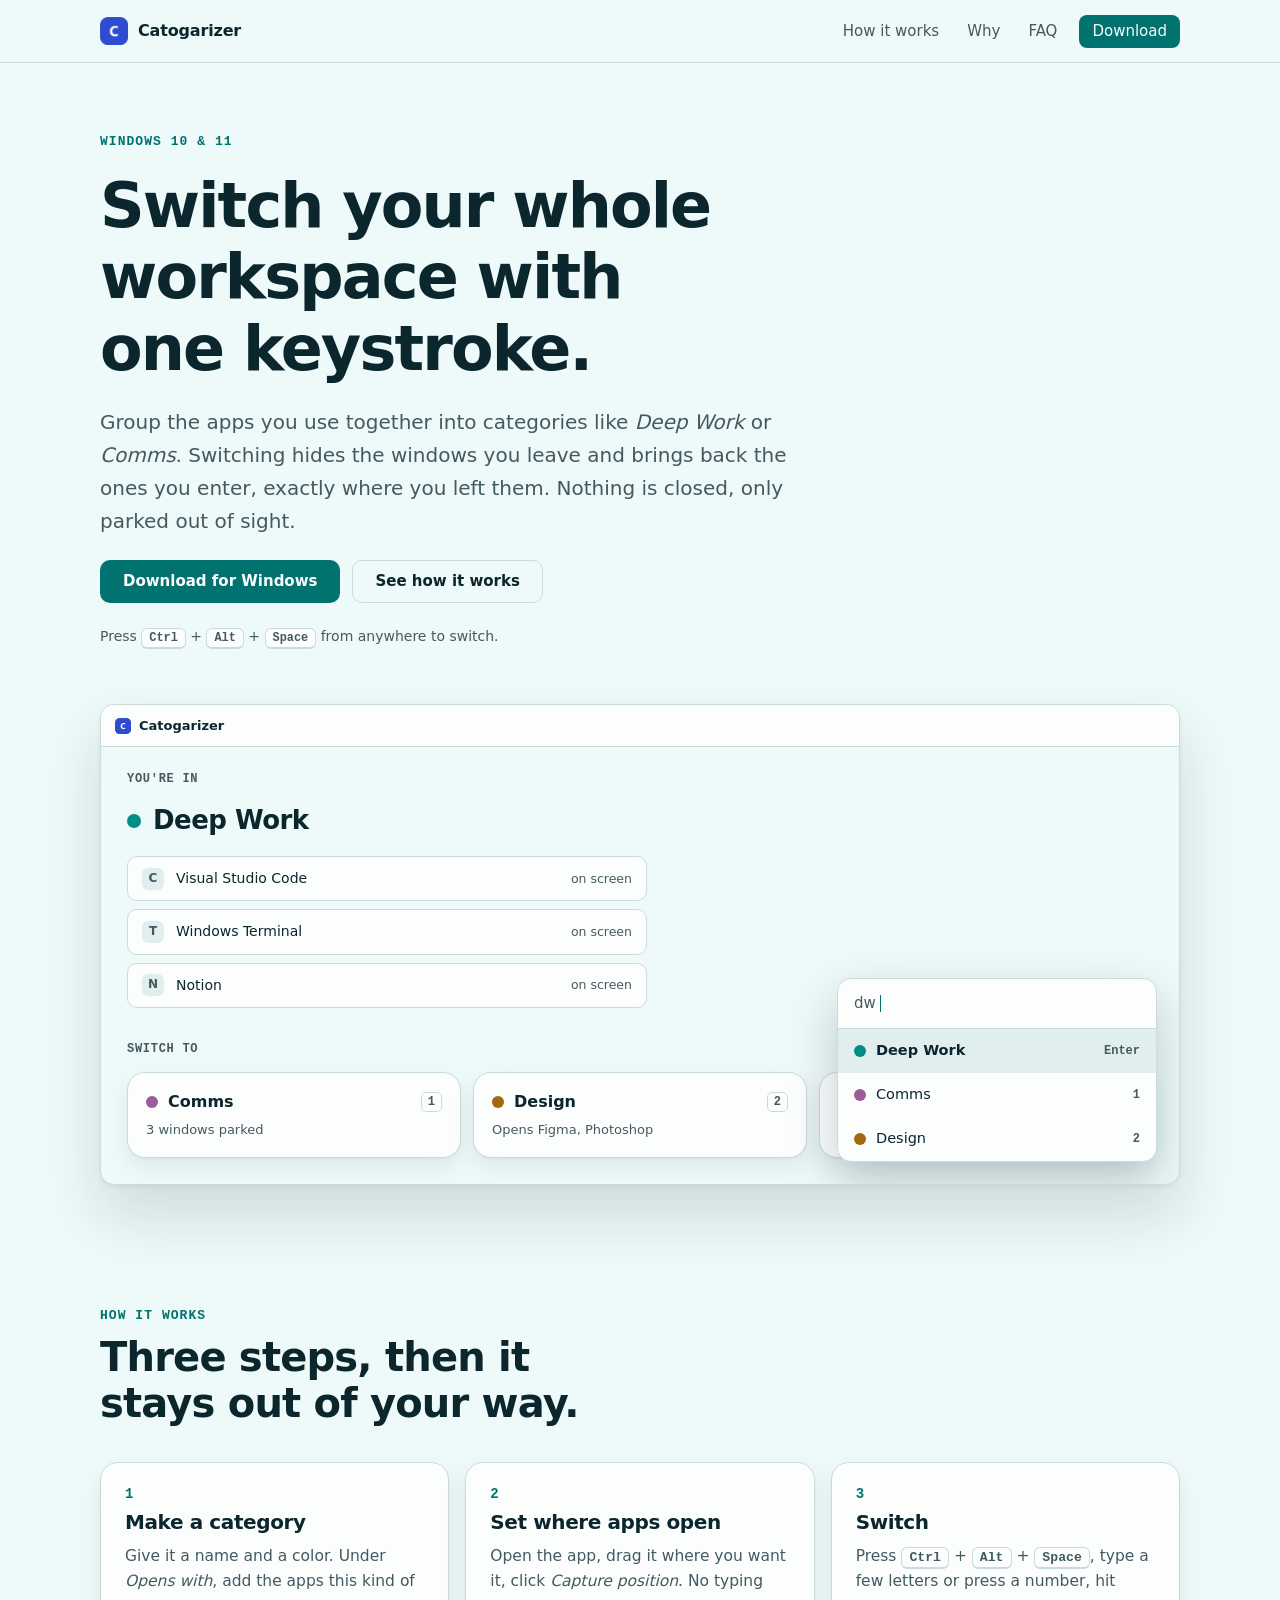
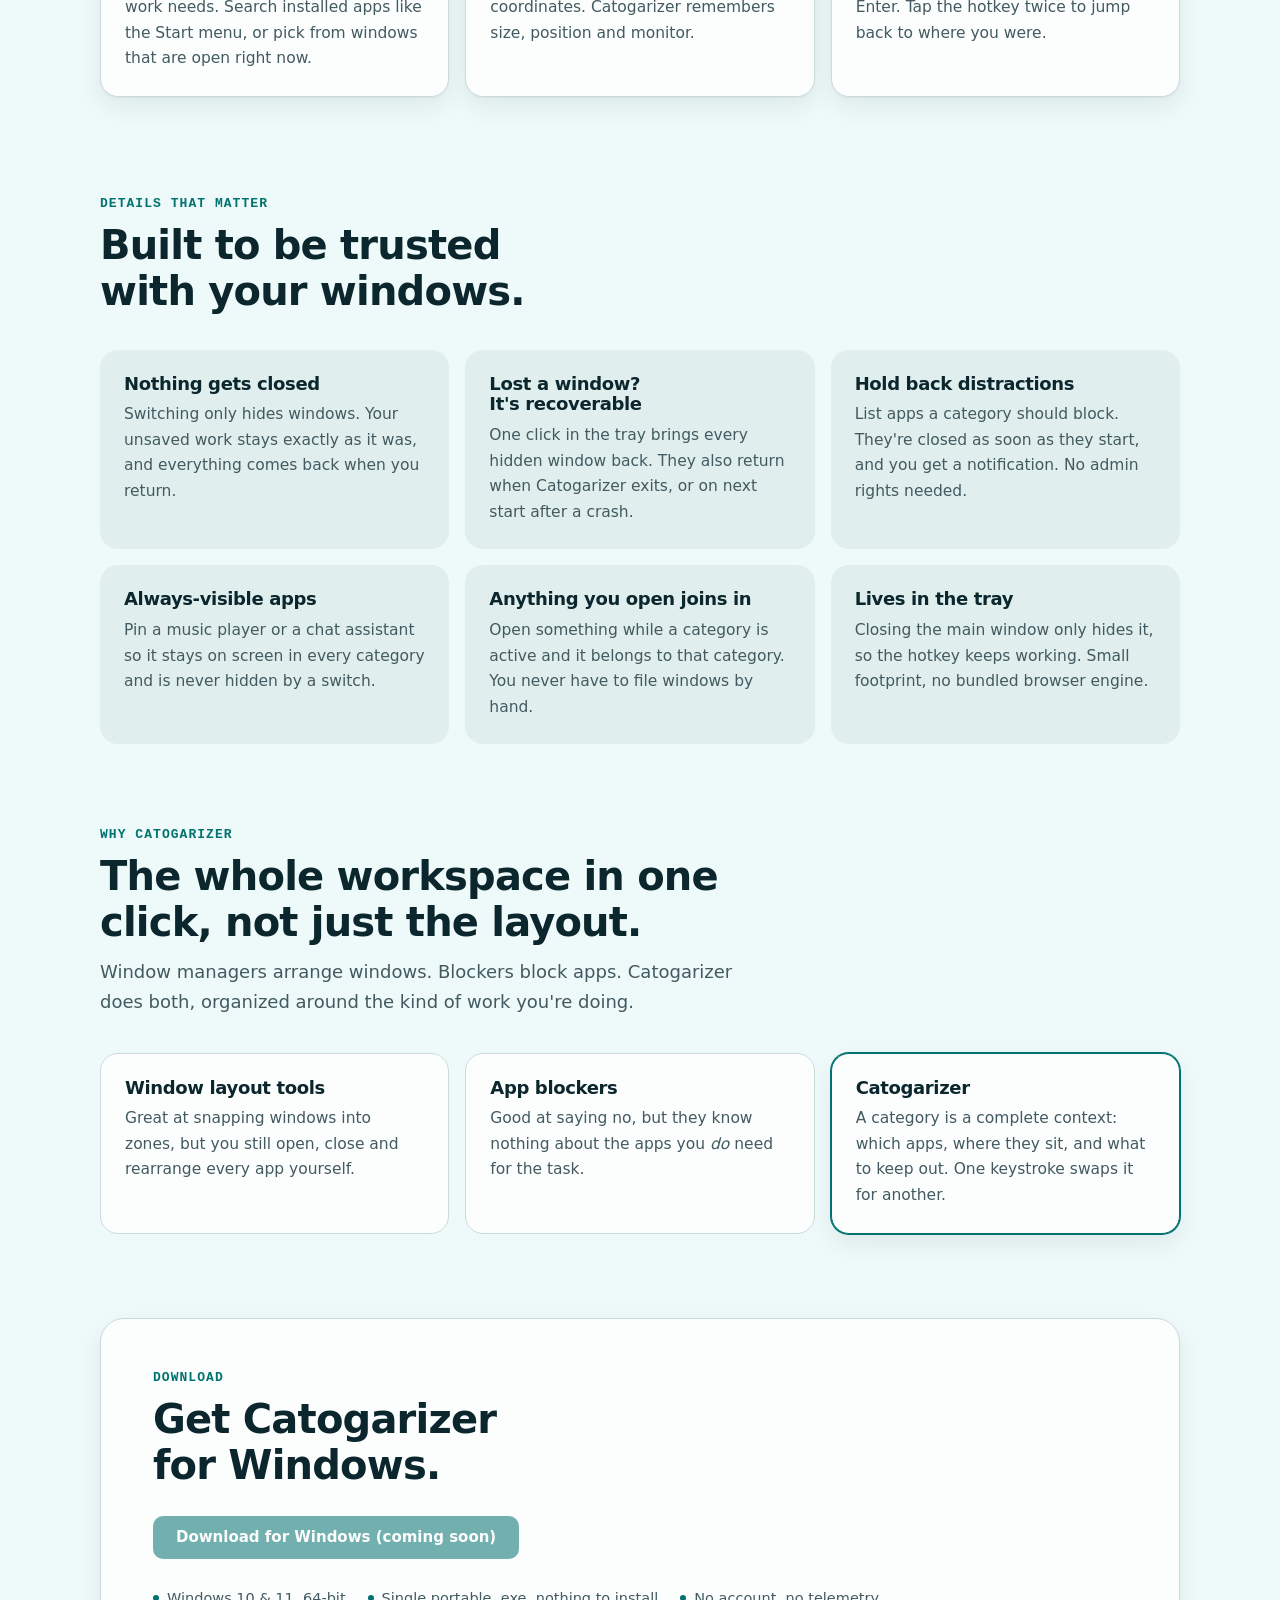
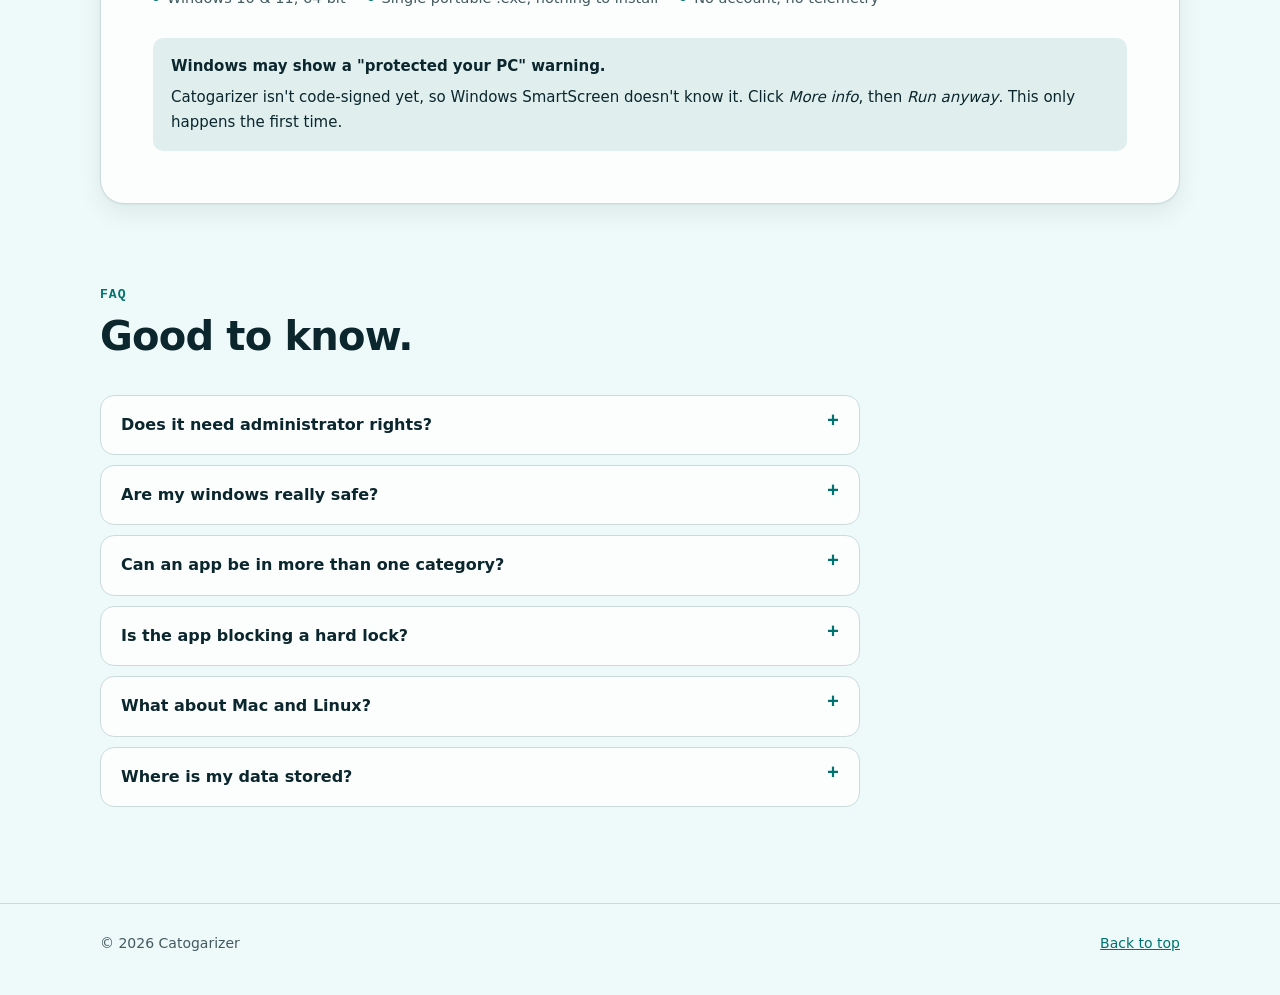
==== website/index.html @ dd5464a8 "FEAT: one-page marketing website in the app's Fjord theme Static HTML/CSS in website/: hero with an " ====
<!doctype html>
<html lang="en">
<head>
  <meta charset="utf-8">
  <meta name="viewport" content="width=device-width, initial-scale=1">
  <title>Catogarizer - switch your whole workspace with one keystroke</title>
  <meta name="description" content="Catogarizer groups your apps into categories. One keystroke hides the windows you leave and brings back the ones you enter, exactly as you left them. Free for Windows 10 and 11.">
  <meta name="theme-color" content="#f3f9f9">
  <link rel="icon" href="favicon.ico">
  <link rel="stylesheet" href="style.css">
</head>
<body>

<header class="site-header">
  <div class="wrap">
    <a class="brand" href="#top"><img src="favicon.ico" alt="" width="28" height="28">Catogarizer</a>
    <nav class="nav" aria-label="Main">
      <a href="#how">How it works</a>
      <a href="#why">Why</a>
      <a href="#faq">FAQ</a>
      <a class="btn" href="#download">Download</a>
    </nav>
  </div>
</header>

<main id="top">

  <div class="wrap hero">
    <div class="hero-copy">
      <span class="eyebrow">Windows 10 &amp; 11</span>
      <h1>Switch your whole workspace with one keystroke.</h1>
      <p class="lede">Group the apps you use together into categories like <em>Deep Work</em> or <em>Comms</em>. Switching hides the windows you leave and brings back the ones you enter, exactly where you left them. Nothing is closed, only parked out of sight.</p>
      <div class="cta">
        <a class="btn" href="#download">Download for Windows</a>
        <a class="btn ghost" href="#how">See how it works</a>
      </div>
      <p class="cta-note">Press <kbd>Ctrl</kbd> + <kbd>Alt</kbd> + <kbd>Space</kbd> from anywhere to switch.</p>
    </div>

    <!-- Stylised preview of the app home + command palette -->
    <div class="mock" role="img" aria-label="Catogarizer home showing the active category Deep Work with its open windows, a shelf of other categories, and the command palette open on top.">
      <div class="mock-bar"><img src="favicon.ico" alt="" width="16" height="16">Catogarizer</div>
      <div class="mock-body" aria-hidden="true">
        <div class="mock-active">
          <span class="mock-label">You're in</span>
          <div class="mock-title"><span class="dot lg" style="--h:192"></span>Deep Work</div>
          <div class="mock-windows">
            <div class="win"><span class="ico">C</span>Visual Studio Code<small>on screen</small></div>
            <div class="win"><span class="ico">T</span>Windows Terminal<small>on screen</small></div>
            <div class="win"><span class="ico">N</span>Notion<small>on screen</small></div>
          </div>
        </div>
        <div>
          <span class="mock-label">Switch to</span>
          <div class="shelf" style="margin-top:12px">
            <div class="tile"><b><span class="dot" style="--h:330"></span>Comms<span class="num">1</span></b><small>3 windows parked</small></div>
            <div class="tile"><b><span class="dot" style="--h:70"></span>Design<span class="num">2</span></b><small>Opens Figma, Photoshop</small></div>
            <div class="tile"><b><span class="dot" style="--h:150"></span>Admin<span class="num">3</span></b><small>2 windows parked</small></div>
          </div>
        </div>
      </div>
      <div class="palette" aria-hidden="true">
        <div class="palette-input">dw<i></i></div>
        <div class="palette-row sel"><span class="dot" style="--h:192"></span>Deep Work<span class="num">Enter</span></div>
        <div class="palette-row"><span class="dot" style="--h:330"></span>Comms<span class="num">1</span></div>
        <div class="palette-row"><span class="dot" style="--h:70"></span>Design<span class="num">2</span></div>
      </div>
    </div>
  </div>

  <section id="how">
    <div class="wrap">
      <div class="section-head">
        <span class="eyebrow">How it works</span>
        <h2>Three steps, then it stays out of your way.</h2>
      </div>
      <ol class="steps">
        <li class="step">
          <h3>Make a category</h3>
          <p>Give it a name and a color. Under <em>Opens with</em>, add the apps this kind of work needs. Search installed apps like the Start menu, or pick from windows that are open right now.</p>
        </li>
        <li class="step">
          <h3>Set where apps open</h3>
          <p>Open the app, drag it where you want it, click <em>Capture position</em>. No typing coordinates. Catogarizer remembers size, position and monitor.</p>
        </li>
        <li class="step">
          <h3>Switch</h3>
          <p>Press <kbd>Ctrl</kbd> + <kbd>Alt</kbd> + <kbd>Space</kbd>, type a few letters or press a number, hit Enter. Tap the hotkey twice to jump back to where you were.</p>
        </li>
      </ol>
    </div>
  </section>

  <section id="features">
    <div class="wrap">
      <div class="section-head">
        <span class="eyebrow">Details that matter</span>
        <h2>Built to be trusted with your windows.</h2>
      </div>
      <div class="features">
        <div class="feature"><h3>Nothing gets closed</h3><p>Switching only hides windows. Your unsaved work stays exactly as it was, and everything comes back when you return.</p></div>
        <div class="feature"><h3>Lost a window? It's recoverable</h3><p>One click in the tray brings every hidden window back. They also return when Catogarizer exits, or on next start after a crash.</p></div>
        <div class="feature"><h3>Hold back distractions</h3><p>List apps a category should block. They're closed as soon as they start, and you get a notification. No admin rights needed.</p></div>
        <div class="feature"><h3>Always-visible apps</h3><p>Pin a music player or a chat assistant so it stays on screen in every category and is never hidden by a switch.</p></div>
        <div class="feature"><h3>Anything you open joins in</h3><p>Open something while a category is active and it belongs to that category. You never have to file windows by hand.</p></div>
        <div class="feature"><h3>Lives in the tray</h3><p>Closing the main window only hides it, so the hotkey keeps working. Small footprint, no bundled browser engine.</p></div>
      </div>
    </div>
  </section>

  <section id="why">
    <div class="wrap">
      <div class="section-head">
        <span class="eyebrow">Why Catogarizer</span>
        <h2>The whole workspace in one click, not just the layout.</h2>
        <p>Window managers arrange windows. Blockers block apps. Catogarizer does both, organized around the kind of work you're doing.</p>
      </div>
      <div class="compare">
        <div class="card"><h3>Window layout tools</h3><p>Great at snapping windows into zones, but you still open, close and rearrange every app yourself.</p></div>
        <div class="card"><h3>App blockers</h3><p>Good at saying no, but they know nothing about the apps you <em>do</em> need for the task.</p></div>
        <div class="card us"><h3>Catogarizer</h3><p>A category is a complete context: which apps, where they sit, and what to keep out. One keystroke swaps it for another.</p></div>
      </div>
    </div>
  </section>

  <section id="download">
    <div class="wrap">
      <div class="download">
        <div class="section-head" style="margin:0">
          <span class="eyebrow">Download</span>
          <h2>Get Catogarizer for Windows.</h2>
        </div>
        <div class="cta">
          <!-- TODO: point href at the real release file once the first public build is published -->
          <a class="btn" href="#download" aria-disabled="true" title="The first public build is not published yet">Download for Windows (coming soon)</a>
        </div>
        <div class="facts">
          <span>Windows 10 &amp; 11, 64-bit</span>
          <span>Single portable .exe, nothing to install</span>
          <span>No account, no telemetry</span>
        </div>
        <div class="notice">
          <b>Windows may show a "protected your PC" warning.</b>
          <p>Catogarizer isn't code-signed yet, so Windows SmartScreen doesn't know it. Click <em>More info</em>, then <em>Run anyway</em>. This only happens the first time.</p>
        </div>
      </div>
    </div>
  </section>

  <section id="faq">
    <div class="wrap">
      <div class="section-head">
        <span class="eyebrow">FAQ</span>
        <h2>Good to know.</h2>
      </div>
      <div class="faq">
        <details>
          <summary>Does it need administrator rights?</summary>
          <p>No. It uses standard Windows window APIs and runs as a normal user.</p>
        </details>
        <details>
          <summary>Are my windows really safe?</summary>
          <p>Yes. Catogarizer never closes what it hides. If it crashes or the PC loses power, hidden windows are brought back the next time it starts, and the tray has a "Show all hidden windows" button.</p>
        </details>
        <details>
          <summary>Can an app be in more than one category?</summary>
          <p>Yes. Slack can live in both <em>Deep Work</em> and <em>Comms</em>, for example.</p>
        </details>
        <details>
          <summary>Is the app blocking a hard lock?</summary>
          <p>No, it's a soft block. It checks about three times a second, so a held-back app can flash open for a moment before it's closed.</p>
        </details>
        <details>
          <summary>What about Mac and Linux?</summary>
          <p>Catogarizer relies on Windows-specific window management, so it's Windows-only for now.</p>
        </details>
        <details>
          <summary>Where is my data stored?</summary>
          <p>Locally on your PC. Catogarizer doesn't need an account and doesn't send your categories or windows anywhere.</p>
        </details>
      </div>
    </div>
  </section>

</main>

<footer>
  <div class="wrap">
    <span>&copy; <span id="year">2026</span> Catogarizer</span>
    <a href="#top">Back to top</a>
  </div>
</footer>

<script>
  document.getElementById("year").textContent = new Date().getFullYear();
  // Keep the disabled download button from jumping to the top of the section.
  document.querySelectorAll('a[aria-disabled="true"]').forEach(function (a) {
    a.addEventListener("click", function (e) { e.preventDefault(); });
  });
</script>
</body>
</html>
---- website/style.css ----
/* Catogarizer website - uses the app's default "Fjord" theme.
   Values are copied from app/src/Catogarizer.Core/Theming/ThemeCatalog.cs. */

:root {
  --bg: oklch(97.4% 0.011 195);
  --surface: oklch(99.6% 0.003 195);
  --surface-2: oklch(94% 0.016 195);
  --ink: oklch(25% 0.035 220);
  --muted: oklch(45% 0.03 215);
  --border: oklch(88% 0.018 200);
  --accent: oklch(49% 0.1 192);
  --accent-ink: oklch(99% 0 0);
  --shadow: 0 1px 2px oklch(25% 0.035 220 / 0.05), 0 10px 24px oklch(25% 0.035 220 / 0.07);
  --radius: 18px;
  --radius-sm: 10px;

  /* category colors: same lightness/chroma as the app, hue from its palette */
  --cat-l: 57%;
  --cat-c: 0.12;
  --font: "Segoe UI Variable Text", "Segoe UI", system-ui, -apple-system, sans-serif;
  --mono: ui-monospace, "Cascadia Mono", Consolas, monospace;
}

* { box-sizing: border-box; }
html { scroll-behavior: smooth; }
body {
  margin: 0;
  background: var(--bg);
  color: var(--ink);
  font: 16px/1.65 var(--font);
  -webkit-font-smoothing: antialiased;
}
h1, h2, h3, p, ul { margin: 0; }
h1, h2, h3 { line-height: 1.15; text-wrap: balance; letter-spacing: -0.02em; }
a { color: var(--accent); }
:focus-visible { outline: 2px solid var(--accent); outline-offset: 3px; border-radius: 6px; }
.wrap { width: min(1080px, 100% - 40px); margin-inline: auto; }
.muted { color: var(--muted); }
kbd {
  font: 600 0.85em var(--mono);
  padding: 2px 7px;
  border: 1px solid var(--border);
  border-bottom-width: 2px;
  border-radius: 6px;
  background: var(--surface);
  white-space: nowrap;
}

/* ---------- header ---------- */
.site-header {
  position: sticky; top: 0; z-index: 10;
  background: color-mix(in srgb, var(--bg) 88%, transparent);
  backdrop-filter: blur(10px);
  border-bottom: 1px solid var(--border);
}
.site-header .wrap { display: flex; align-items: center; justify-content: space-between; height: 62px; gap: 16px; }
.brand { display: flex; align-items: center; gap: 10px; font-weight: 700; color: var(--ink); text-decoration: none; letter-spacing: -0.01em; }
.brand img { width: 28px; height: 28px; }
.nav { display: flex; align-items: center; gap: 4px; }
.nav a { color: var(--muted); text-decoration: none; font-weight: 500; font-size: 15px; padding: 8px 12px; border-radius: 8px; }
.nav a:hover { background: var(--surface-2); color: var(--ink); }
.nav a.btn { color: var(--accent-ink); margin-left: 6px; }
.nav a.btn:hover { background: var(--accent); color: var(--accent-ink); filter: brightness(1.08); }

/* ---------- buttons ---------- */
.btn {
  display: inline-flex; align-items: center; justify-content: center; gap: 8px;
  background: var(--accent); color: var(--accent-ink);
  font: 600 15px/1 var(--font);
  padding: 13px 22px; border-radius: var(--radius-sm);
  border: 1px solid transparent; text-decoration: none; cursor: pointer;
  transition: filter 0.15s, transform 0.15s;
}
.btn:hover { filter: brightness(1.08); }
.btn:active { transform: translateY(1px); }
.btn.ghost { background: transparent; color: var(--ink); border-color: var(--border); }
.btn.ghost:hover { background: var(--surface-2); filter: none; }
.btn[aria-disabled="true"] { opacity: 0.55; cursor: not-allowed; }

/* ---------- hero ---------- */
.hero { padding: 72px 0 40px; display: grid; gap: 56px; }
.hero-copy { display: grid; gap: 22px; max-width: 700px; }
.eyebrow { font: 600 13px/1 var(--mono); letter-spacing: 0.08em; text-transform: uppercase; color: var(--accent); }
.hero h1 { font-size: clamp(38px, 6vw, 62px); letter-spacing: -0.03em; }
.lede { font-size: clamp(17px, 2vw, 20px); color: var(--muted); max-width: 58ch; }
.cta { display: flex; flex-wrap: wrap; gap: 12px; align-items: center; }
.cta-note { font-size: 14px; color: var(--muted); }

/* ---------- app mock (a stylised Catogarizer home, pure HTML/CSS) ---------- */
.mock {
  position: relative;
  background: var(--bg);
  border: 1px solid var(--border);
  border-radius: 14px;
  box-shadow: 0 2px 4px oklch(25% 0.035 220 / 0.06), 0 30px 60px oklch(25% 0.035 220 / 0.14);
  overflow: hidden;
}
.mock-bar { display: flex; align-items: center; gap: 8px; padding: 10px 14px; background: var(--surface); border-bottom: 1px solid var(--border); font-size: 13px; font-weight: 600; }
.mock-bar img { width: 16px; height: 16px; }
.mock-body { padding: 26px; display: grid; gap: 26px; }
.mock-active { display: grid; gap: 14px; }
.mock-label { font: 600 12px/1 var(--mono); letter-spacing: 0.06em; text-transform: uppercase; color: var(--muted); }
.mock-title { display: flex; align-items: center; gap: 12px; font-size: 26px; font-weight: 700; letter-spacing: -0.02em; }
.dot { --h: 260; width: 12px; height: 12px; border-radius: 50%; background: oklch(var(--cat-l) var(--cat-c) var(--h)); flex: none; }
.dot.lg { width: 14px; height: 14px; }
.mock-windows { display: grid; gap: 8px; max-width: 520px; }
.win {
  display: flex; align-items: center; gap: 12px;
  background: var(--surface); border: 1px solid var(--border);
  border-radius: var(--radius-sm); padding: 10px 14px; font-size: 14px;
}
.win .ico { width: 22px; height: 22px; border-radius: 6px; background: var(--surface-2); flex: none; display: grid; place-items: center; font-size: 12px; font-weight: 700; color: var(--muted); }
.win small { margin-left: auto; color: var(--muted); font-size: 12.5px; }
.shelf { display: grid; grid-template-columns: repeat(auto-fit, minmax(170px, 1fr)); gap: 12px; }
.tile {
  background: var(--surface); border: 1px solid var(--border);
  border-radius: var(--radius); padding: 16px 18px; display: grid; gap: 4px;
  box-shadow: var(--shadow);
}
.tile b { display: flex; align-items: center; gap: 10px; font-size: 16px; }
.tile small { color: var(--muted); font-size: 13px; }
.tile .num { margin-left: auto; font: 600 12px var(--mono); color: var(--muted); border: 1px solid var(--border); border-radius: 5px; padding: 2px 6px; }

.palette {
  position: absolute; right: 22px; bottom: 22px; width: min(320px, calc(100% - 44px));
  background: var(--surface); border: 1px solid var(--border);
  border-radius: 14px; box-shadow: 0 20px 50px oklch(25% 0.035 220 / 0.22);
  overflow: hidden;
}
.palette-input { padding: 12px 16px; border-bottom: 1px solid var(--border); font-size: 15px; color: var(--muted); display: flex; align-items: center; gap: 4px; }
.palette-input i { font-style: normal; width: 1.5px; height: 1.1em; background: var(--accent); animation: blink 1.1s steps(2) infinite; }
.palette-row { display: flex; align-items: center; gap: 10px; padding: 10px 16px; font-size: 14.5px; }
.palette-row.sel { background: var(--surface-2); font-weight: 600; }
.palette-row .num { margin-left: auto; font: 600 12px var(--mono); color: var(--muted); }
@keyframes blink { to { visibility: hidden; } }

/* ---------- sections ---------- */
section { padding: 84px 0 0; }
.section-head { display: grid; gap: 12px; margin-bottom: 36px; max-width: 640px; }
.section-head h2 { font-size: clamp(28px, 4vw, 40px); }
.section-head p { color: var(--muted); font-size: 18px; }

.steps { display: grid; grid-template-columns: repeat(auto-fit, minmax(240px, 1fr)); gap: 16px; counter-reset: step; list-style: none; padding: 0; }
.step {
  counter-increment: step;
  background: var(--surface); border: 1px solid var(--border);
  border-radius: var(--radius); padding: 24px; display: grid; gap: 10px; align-content: start;
  box-shadow: var(--shadow);
}
.step::before { content: counter(step); font: 700 14px/1 var(--mono); color: var(--accent); }
.step h3 { font-size: 20px; }
.step p { color: var(--muted); font-size: 15.5px; }

.features { display: grid; grid-template-columns: repeat(auto-fit, minmax(300px, 1fr)); gap: 16px; }
.feature { background: var(--surface-2); border-radius: var(--radius); padding: 24px; display: grid; gap: 8px; align-content: start; }
.feature h3 { font-size: 18px; }
.feature p { color: var(--muted); font-size: 15.5px; }

.compare { display: grid; grid-template-columns: repeat(auto-fit, minmax(280px, 1fr)); gap: 16px; }
.compare .card { background: var(--surface); border: 1px solid var(--border); border-radius: var(--radius); padding: 24px; display: grid; gap: 8px; align-content: start; }
.compare .card.us { border-color: var(--accent); box-shadow: 0 0 0 1px var(--accent), var(--shadow); }
.compare h3 { font-size: 18px; }
.compare p { color: var(--muted); font-size: 15.5px; }

/* download */
.download {
  background: var(--surface); border: 1px solid var(--border);
  border-radius: 24px; padding: clamp(28px, 5vw, 52px);
  display: grid; gap: 28px; box-shadow: var(--shadow);
}
.download h2 { font-size: clamp(28px, 4vw, 40px); }
.facts { display: flex; flex-wrap: wrap; gap: 8px 22px; font-size: 14.5px; color: var(--muted); }
.facts span::before { content: ""; display: inline-block; width: 6px; height: 6px; border-radius: 50%; background: var(--accent); margin-right: 8px; vertical-align: 2px; }
.notice {
  background: var(--surface-2); border-radius: var(--radius-sm);
  padding: 16px 18px; font-size: 15px; display: grid; gap: 6px;
}
.notice b { font-size: 15px; }

/* faq */
.faq { display: grid; gap: 10px; max-width: 760px; }
details { background: var(--surface); border: 1px solid var(--border); border-radius: 14px; }
summary { cursor: pointer; padding: 16px 20px; font-weight: 600; list-style: none; display: flex; justify-content: space-between; gap: 16px; }
summary::-webkit-details-marker { display: none; }
summary::after { content: "+"; color: var(--accent); font: 600 20px/1 var(--mono); }
details[open] summary::after { content: "\2212"; }
details p { padding: 0 20px 18px; color: var(--muted); font-size: 15.5px; }

footer { margin-top: 96px; border-top: 1px solid var(--border); padding: 28px 0 40px; color: var(--muted); font-size: 14px; }
footer .wrap { display: flex; flex-wrap: wrap; justify-content: space-between; gap: 12px; }

/* ---------- responsive / motion ---------- */
@media (max-width: 640px) {
  .nav a:not(.btn) { display: none; }
  .hero { padding-top: 44px; }
  .mock-body { padding: 18px; }
  .palette { position: static; margin: 0 18px 18px; width: auto; }
  .mock-title { font-size: 22px; }
}
@media (prefers-reduced-motion: reduce) {
  html { scroll-behavior: auto; }
  .palette-input i { animation: none; }
}
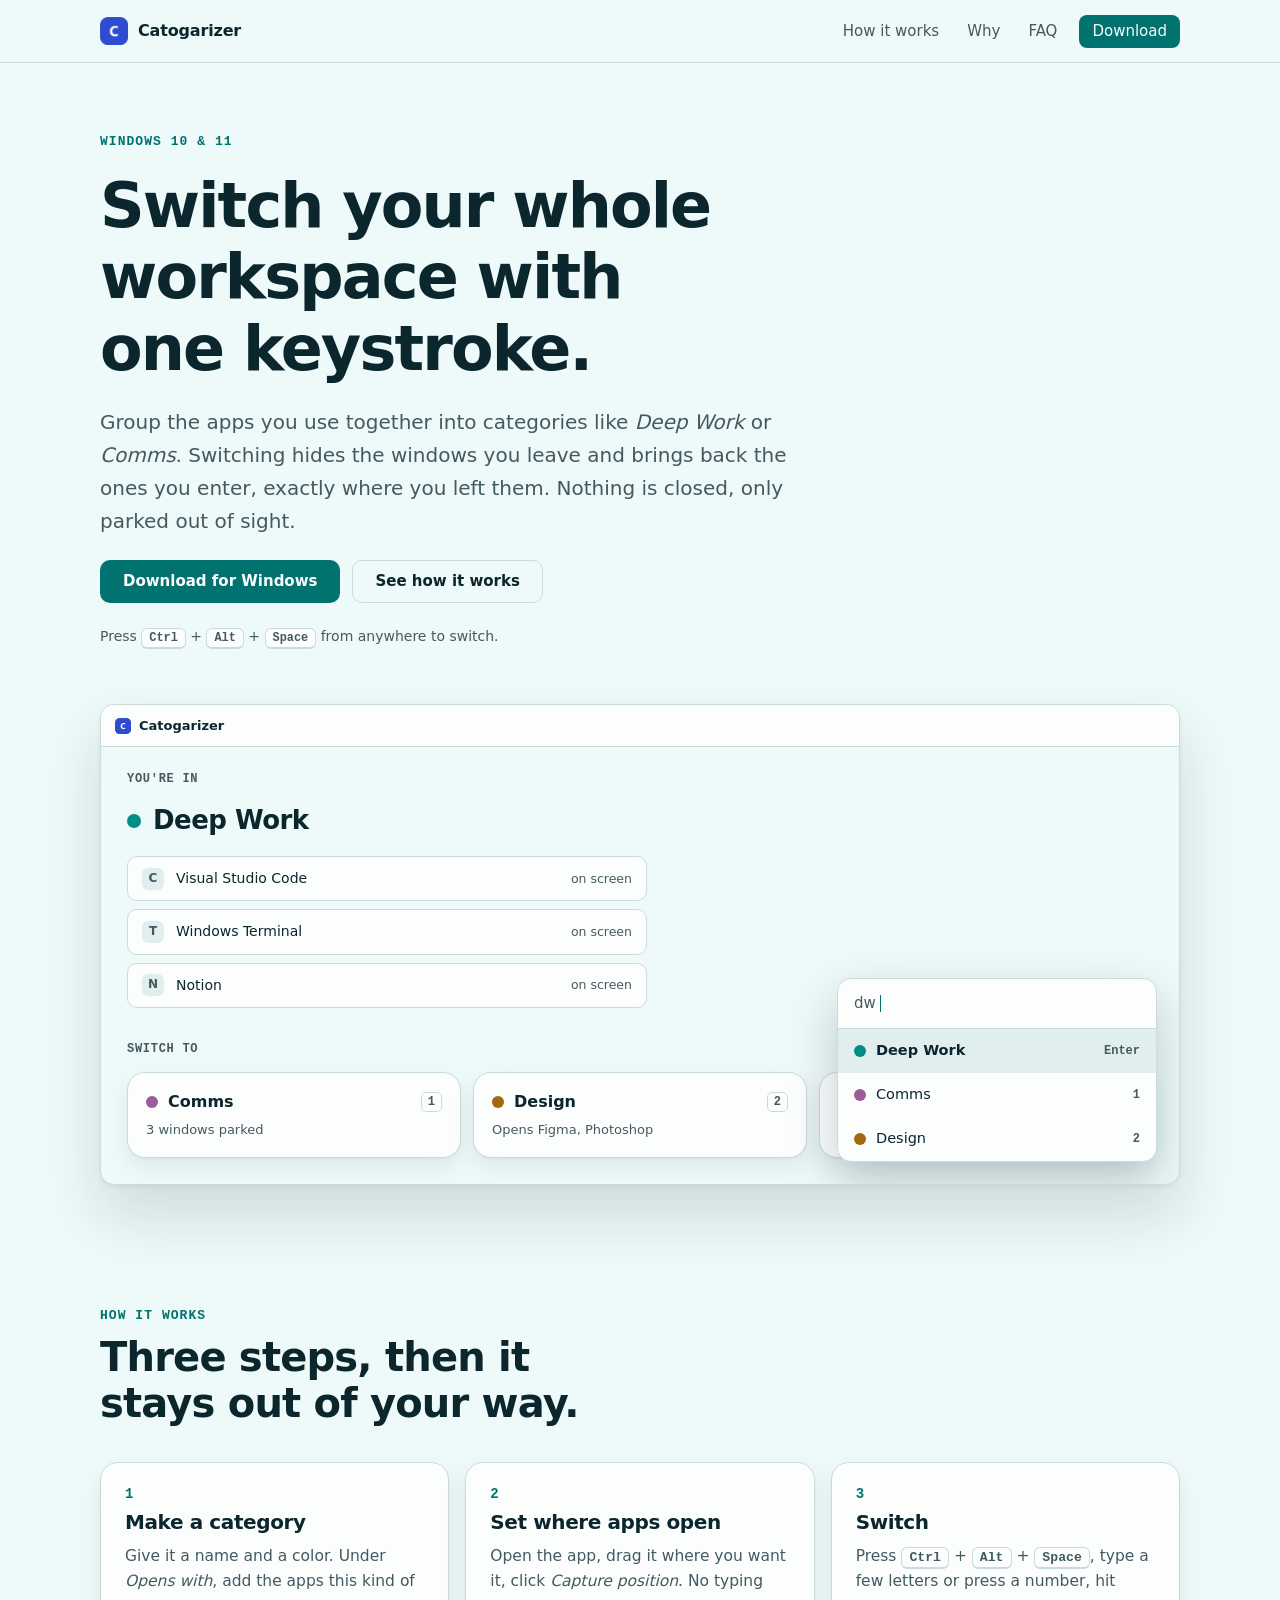
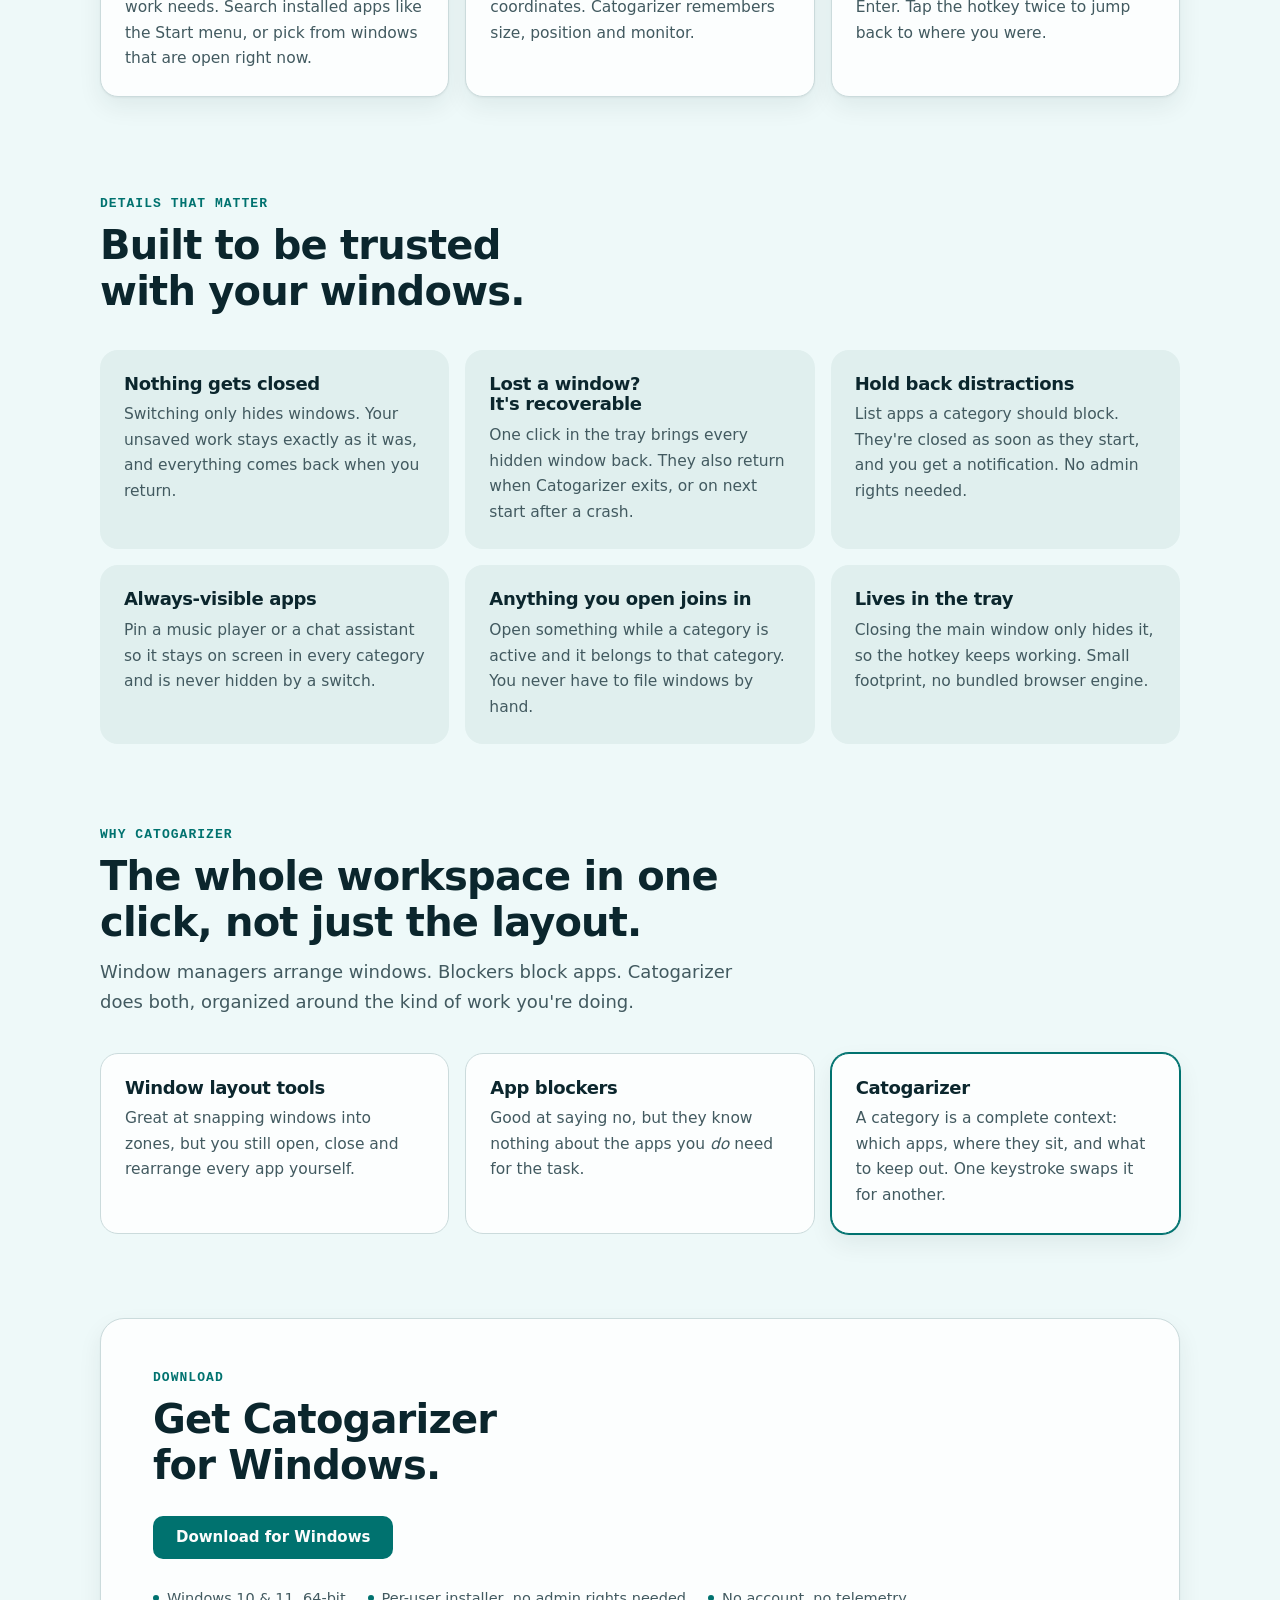
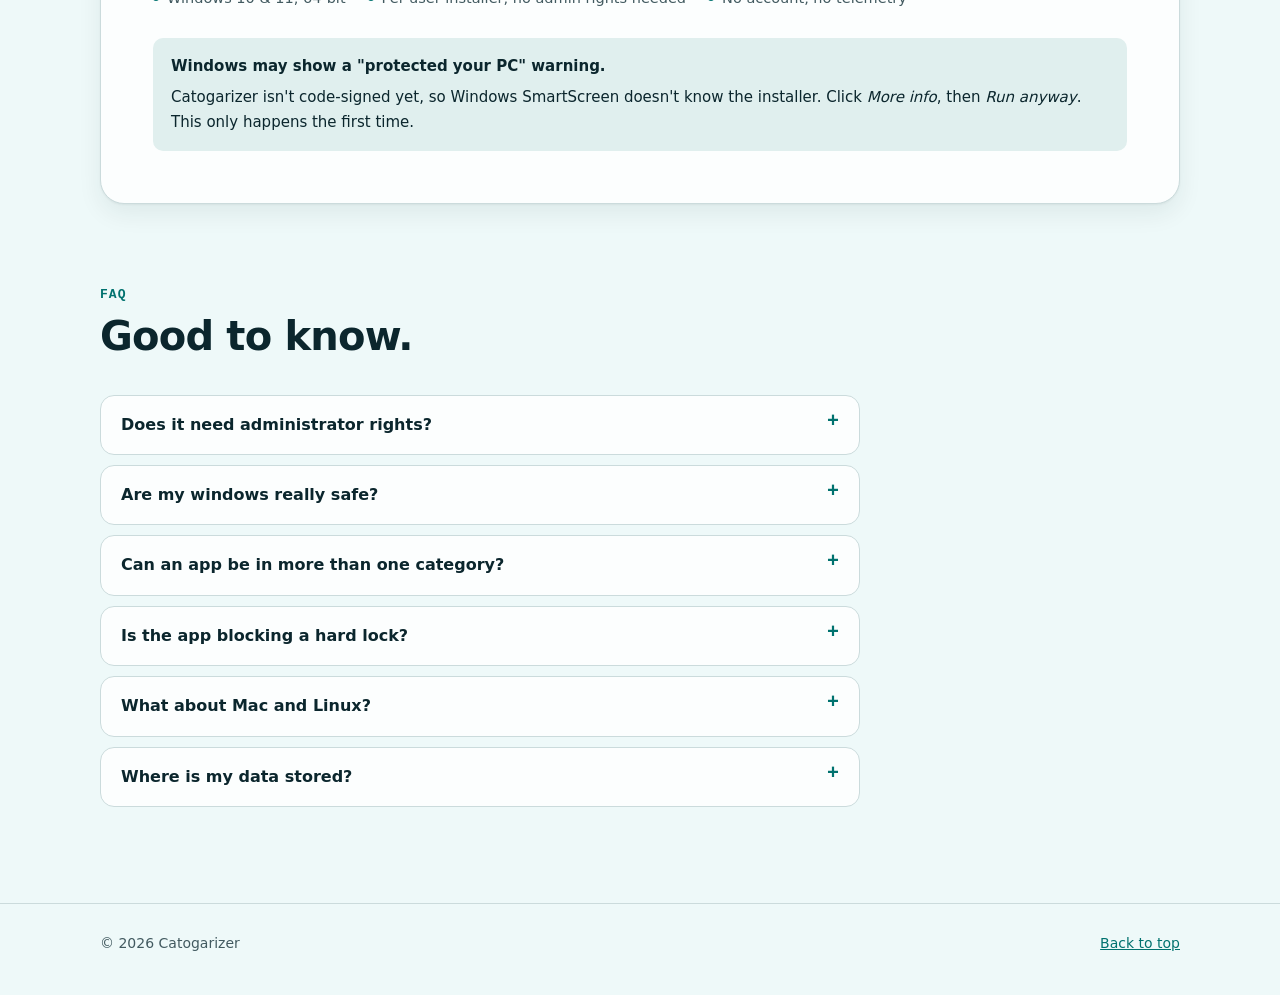
==== commit cbfb3417: "FEAT: per-user installer, nginx site config and live download link Add an Inno Setup script plus bui" ====
--- a/website/index.html
+++ b/website/index.html
@@ -131,17 +131,16 @@
           <h2>Get Catogarizer for Windows.</h2>
         </div>
         <div class="cta">
-          <!-- TODO: point href at the real release file once the first public build is published -->
-          <a class="btn" href="#download" aria-disabled="true" title="The first public build is not published yet">Download for Windows (coming soon)</a>
+          <a class="btn" href="downloads/Catogarizer-Setup.exe" download>Download for Windows</a>
         </div>
         <div class="facts">
           <span>Windows 10 &amp; 11, 64-bit</span>
-          <span>Single portable .exe, nothing to install</span>
+          <span>Per-user installer, no admin rights needed</span>
           <span>No account, no telemetry</span>
         </div>
         <div class="notice">
           <b>Windows may show a "protected your PC" warning.</b>
-          <p>Catogarizer isn't code-signed yet, so Windows SmartScreen doesn't know it. Click <em>More info</em>, then <em>Run anyway</em>. This only happens the first time.</p>
+          <p>Catogarizer isn't code-signed yet, so Windows SmartScreen doesn't know the installer. Click <em>More info</em>, then <em>Run anyway</em>. This only happens the first time.</p>
         </div>
       </div>
     </div>
@@ -193,10 +192,6 @@
 
 <script>
   document.getElementById("year").textContent = new Date().getFullYear();
-  // Keep the disabled download button from jumping to the top of the section.
-  document.querySelectorAll('a[aria-disabled="true"]').forEach(function (a) {
-    a.addEventListener("click", function (e) { e.preventDefault(); });
-  });
 </script>
 </body>
 </html>
